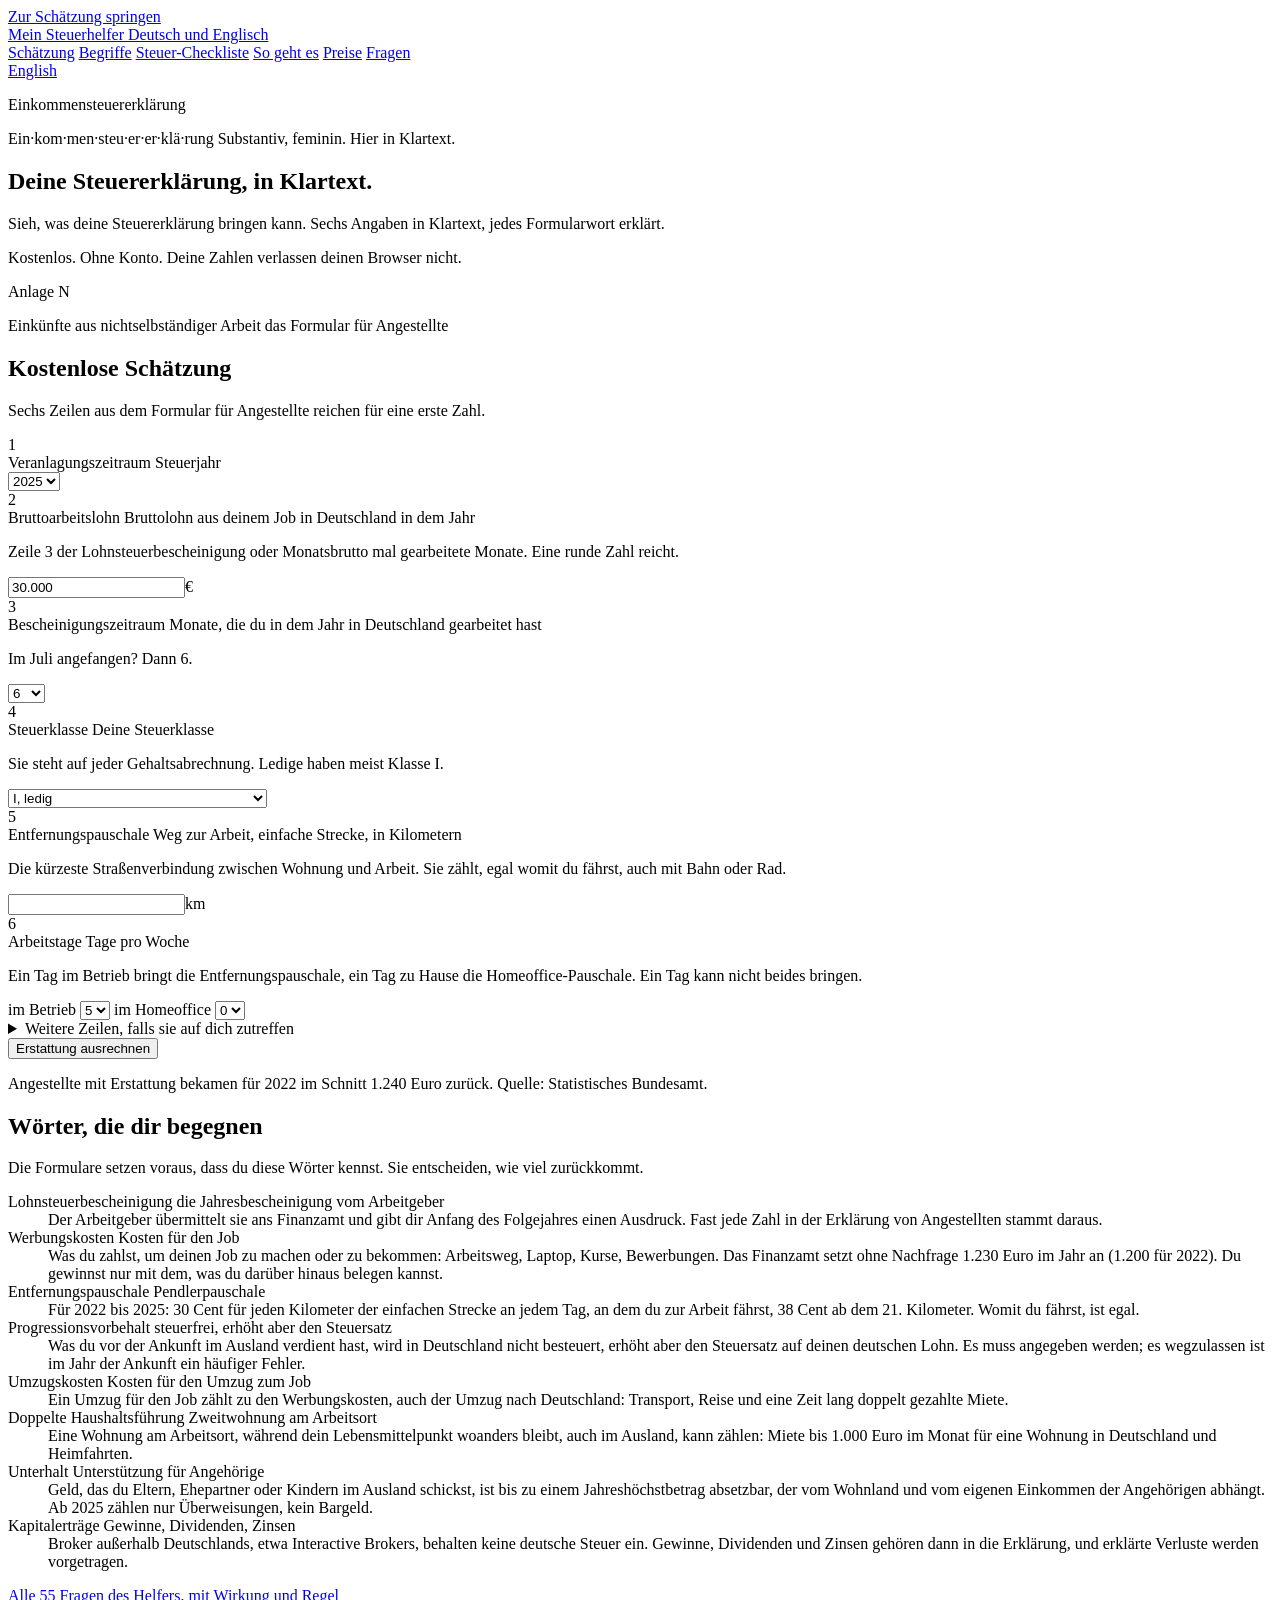
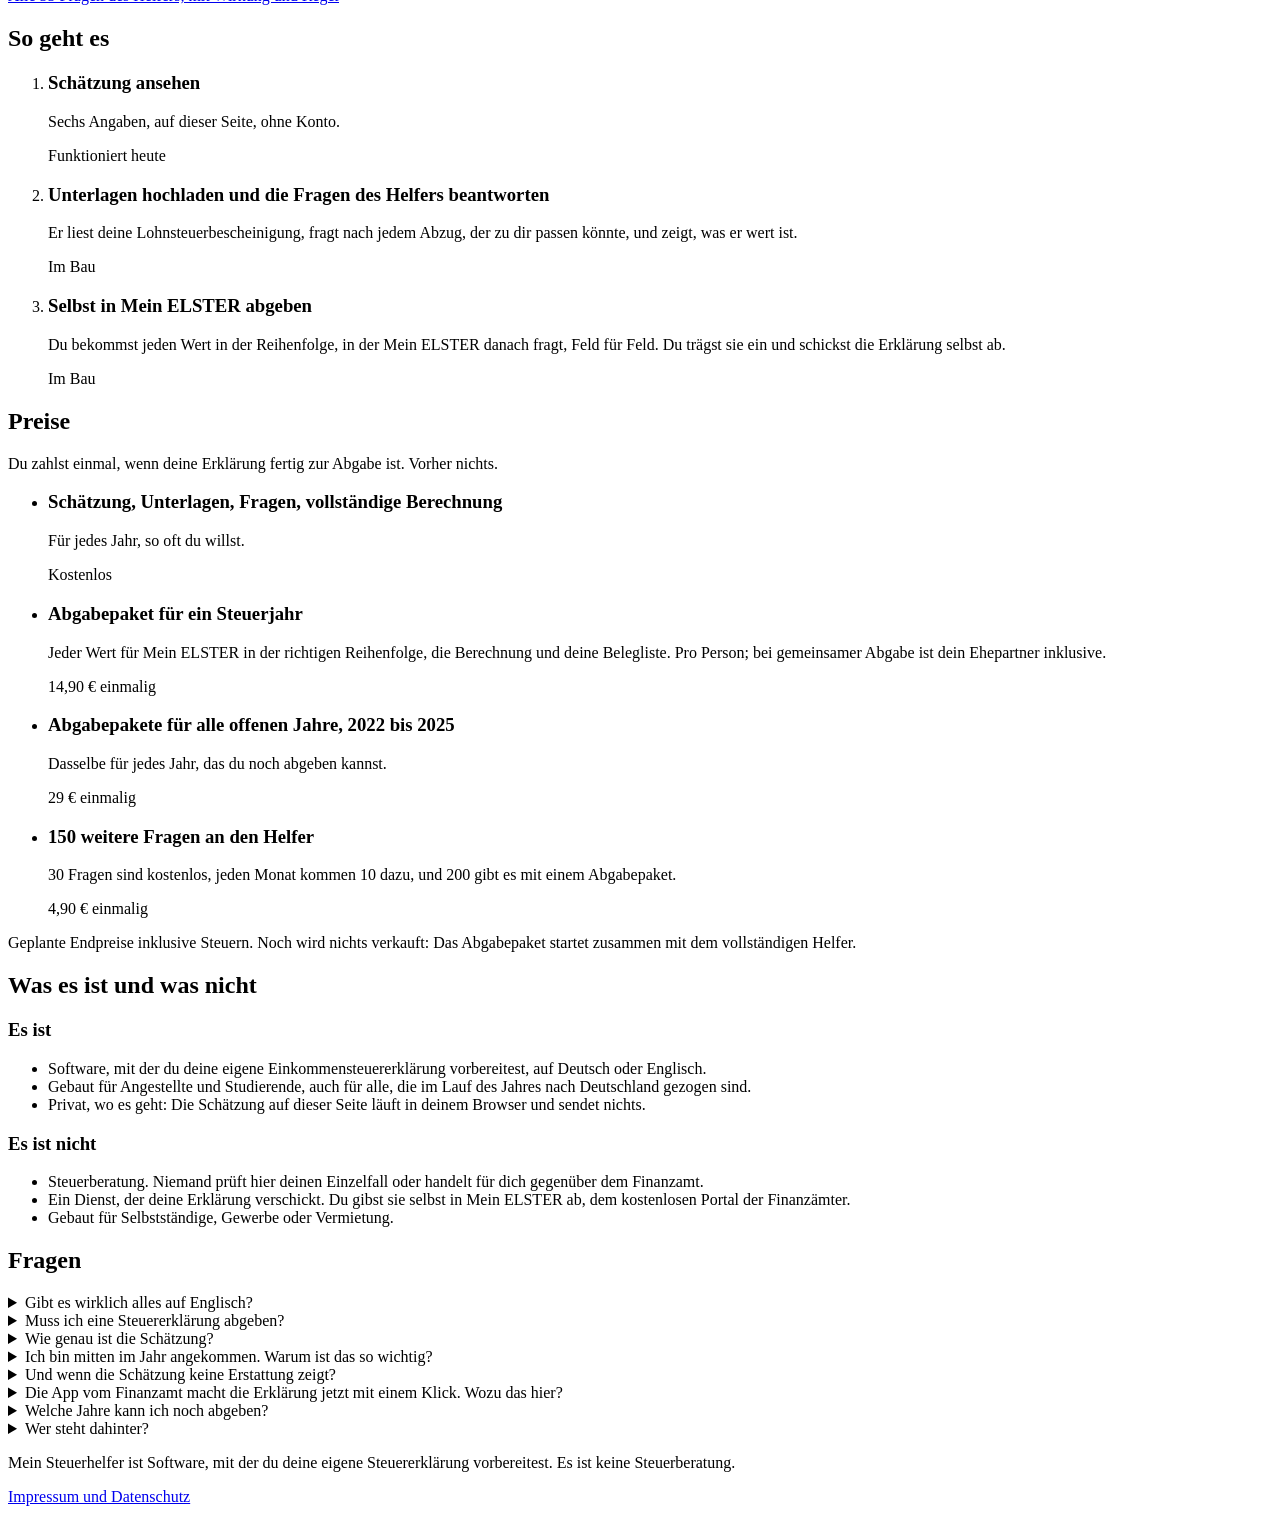
==== de/index.html @ e4b7fe43 "Add the website: German pages" ====
<!DOCTYPE html>
<html lang="de">
<head>
<meta charset="utf-8">
<meta name="viewport" content="width=device-width, initial-scale=1">
<title>Steuererstattung schätzen, in Klartext | Mein Steuerhelfer</title>
<meta name="description" content="Sieh, was deine Steuererklärung bringen kann. Kostenlose Schätzung in Klartext für Angestellte und Studierende, auf Deutsch und Englisch. Software, keine Steuerberatung.">
<meta name="color-scheme" content="light">
<link rel="icon" type="image/svg+xml" href="../static/favicon.svg">
<link rel="stylesheet" href="../static/css/site.css">
</head>
<body id="top">
<a class="skip" href="#estimate">Zur Schätzung springen</a>
<header class="top">
  <div class="wrap top__in">
    <a class="brand" href="./" translate="no">
      <span class="brand__name" lang="de">Mein Steuerhelfer</span>
      <span class="brand__gloss" translate="yes">Deutsch und Englisch</span>
    </a>
    <nav class="nav" aria-label="Abschnitte">
      <a href="#estimate">Schätzung</a>
      <a href="#words">Begriffe</a>
      <a href="checklist.html">Steuer-Checkliste</a>
      <a href="#how">So geht es</a>
      <a href="#pricing">Preise</a>
      <a href="#questions">Fragen</a>
    </nav>
    <a class="lang" href="../" hreflang="en" lang="en" data-lang-switch="en" aria-label="This page in English">English</a>
  </div>
</header>

<main>
  <section class="hero">
    <div class="wrap">
      <p class="headword" lang="de">Einkommen&shy;steuer&shy;erklärung</p>
      <p class="entry"><span class="entry__syllables" lang="de">Ein·kom·men·steu·er·er·klä·rung</span> Substantiv, feminin. Hier in Klartext.</p>
      <div class="estimator" data-estimator>
      <script type="application/json" data-config>{"locale": "de-DE", "t": {"driver.children": "Kinder", "driver.children.why": "Das Finanzamt vergleicht, was dir der Kinderfreibetrag bringen w\u00fcrde, mit dem erhaltenen Kindergeld und nimmt das G\u00fcnstigere. Der Freibetrag senkt au\u00dferdem Kirchensteuer und Solidarit\u00e4tszuschlag.", "driver.church_tax": "Kirchensteuer z\u00e4hlt als Abzug", "driver.church_tax.why": "Die gezahlte Kirchensteuer ist selbst als Sonderausgabe absetzbar, ein Teil davon kommt also zur\u00fcck.", "driver.commute": "Dein Weg zur Arbeit", "driver.commute.why": "{near} Cent f\u00fcr jeden Kilometer der einfachen Strecke an jedem Tag im Betrieb, {far} Cent ab Kilometer {far_from}, egal womit du f\u00e4hrst. Kosten f\u00fcr den Job z\u00e4hlen erst, wenn sie \u00fcber den {allowance} liegen, die das Finanzamt bei allen Angestellten ansetzt.", "driver.foreign_income": "Eink\u00fcnfte im Ausland erh\u00f6hen deinen deutschen Steuersatz", "driver.foreign_income.why": "Eink\u00fcnfte im Ausland werden in Deutschland nicht besteuert. Dein deutsches Einkommen wird aber mit dem Steuersatz belegt, der f\u00fcr beides zusammen g\u00e4lte, und der ist h\u00f6her.", "driver.home_office": "Arbeit im Homeoffice", "driver.home_office.why": "{per_day} f\u00fcr jeden Tag im Homeoffice, h\u00f6chstens {max} im Jahr. Der Betrag kommt zu deinen \u00fcbrigen Kosten f\u00fcr den Job, die z\u00e4hlen, sobald sie \u00fcber der Pauschale von {allowance} liegen.", "driver.other_costs": "Weitere Kosten f\u00fcr den Job", "driver.other_costs.why": "Was du selbst zahlst, um deinen Job zu machen oder zu bekommen: Arbeitsmittel, Kurse, Bewerbungen, Umzug f\u00fcr den Job. Zusammen mit Arbeitsweg und Homeoffice-Tagen z\u00e4hlt es, sobald es \u00fcber der Pauschale von {allowance} liegt.", "driver.part_year": "Jeder Monat wurde besteuert, als h\u00e4ttest du das ganze Jahr so verdient", "driver.part_year.why": "Dein Arbeitgeber hat jeden Monat so besteuert, als w\u00fcrdest du zw\u00f6lf Monate so verdienen. Aufs ganze Jahr gesehen hast du weniger verdient, also ist weniger Steuer f\u00e4llig, und die Erkl\u00e4rung bringt die Differenz zur\u00fcck.", "err.amount": "Das k\u00f6nnen wir nicht als Zahl lesen. Nutze Ziffern, zum Beispiel 1.200.", "err.days_range": "Tage im Betrieb und im Homeoffice k\u00f6nnen zusammen nicht mehr als 7 pro Woche sein.", "err.invalid_value": "Eine der Zahlen ist ung\u00fcltig. Pr\u00fcfe die Zeilen oben.", "err.km_range": "Gib eine einfache Strecke von h\u00f6chstens 500 Kilometern ein.", "err.months_range": "W\u00e4hle 1 bis 12 Monate.", "err.negative": "Gib einen Betrag von null oder mehr ein.", "err.salary_range": "Gib deinen Bruttolohn in Euro ein, zwischen 1 und 1.000.000. Zum Beispiel 42.000.", "err.tax_class": "W\u00e4hle eine Steuerklasse.", "err.unsupported_year": "Sch\u00e4tzen geht nur f\u00fcr 2022 bis 2025.", "msg.even.body": "Die einbehaltene Steuer passt ungef\u00e4hr. Kosten, nach denen wir hier nicht fragen, k\u00f6nnen das \u00e4ndern: Umzug f\u00fcr den Job, Zweitwohnung, Fortbildung, Unterst\u00fctzung der Familie im Ausland, Handwerker zu Hause.", "msg.even.title": "Mit diesen Zahlen keine klare Erstattung", "msg.needs_documents.body": "In diesen Klassen h\u00e4ngt die einbehaltene Steuer vom Einkommen deiner Partnerin oder deines Partners oder vom Hauptjob ab; eine Schnellsch\u00e4tzung w\u00e4re geraten. Der vollst\u00e4ndige Helfer rechnet es aus den Lohnsteuerbescheinigungen.", "msg.needs_documents.title": "F\u00fcr Klasse V und VI braucht es deine Lohnsteuerbescheinigung", "msg.payment.amount": "Etwa {amount} mehr Steuer f\u00fcr das Jahr, wahrscheinlich zwischen {low} und {high}.", "msg.payment.body": "F\u00fcr das Jahr ist mehr Steuer f\u00e4llig, als dein Arbeitgeber einbehalten hat. Kosten, nach denen wir hier nicht fragen, k\u00f6nnen das noch senken.", "msg.payment.title": "Diese Zahlen deuten auf eine Nachzahlung hin, nicht auf eine Erstattung", "r.abroad_hint": "Hattest du in dem Jahr vorher Eink\u00fcnfte im Ausland? Trag sie unter \u201eWeitere Zeilen\u201c ein. Sie senken diese Zahl und machen die Erkl\u00e4rung zur Pflicht.", "r.class3_note": "Gesch\u00e4tzt als Ehepaar mit gemeinsamer Erkl\u00e4rung, bei dem die Partnerin oder der Partner kein Einkommen hat.", "r.class4_note": "Gesch\u00e4tzt nur f\u00fcr dich. Gebt ihr die Erkl\u00e4rung gemeinsam ab und verdient unterschiedlich viel, f\u00e4llt das Ergebnis meist besser aus.", "r.costs.above": "Deine Kosten f\u00fcr den Job liegen bei {total}. Das sind {extra} mehr als die {allowance}, die das Finanzamt bei allen Angestellten ansetzt, und dieser Mehrbetrag senkt dein zu versteuerndes Einkommen.", "r.costs.below": "Deine Kosten f\u00fcr den Job liegen bei {total}. Das Finanzamt setzt bei allen Angestellten ohnehin {allowance} an, deshalb \u00e4ndern Kosten deine Steuer erst oberhalb dieser Grenze. Dir fehlen {missing} bis dahin.", "r.costs.title": "Deine Kosten f\u00fcr den Job", "r.estimate_note": "Eine Sch\u00e4tzung aus wenigen Angaben. Sie rechnet mit gesetzlicher Krankenversicherung zum Durchschnittssatz und ohne weitere Eink\u00fcnfte. Mit deiner Lohnsteuerbescheinigung wird es genau.", "r.example": "Beispiel: erster Job in Deutschland ab Juli, bis Dezember 30.000 Euro brutto, vorher im Jahr kein Einkommen. \u00c4ndere die Zeilen f\u00fcr deine eigene Zahl.", "r.heading": "Voraussichtliche Erstattung", "r.must_file": "Mit Eink\u00fcnften im Ausland im selben Jahr ist die Steuererkl\u00e4rung f\u00fcr dieses Jahr Pflicht, nicht freiwillig.", "r.next": "Der vollst\u00e4ndige Helfer ist im Bau. Er liest deine Unterlagen, fragt nach allem, was du noch ansetzen kannst, und gibt dir jeden Wert f\u00fcr Mein ELSTER, Feld f\u00fcr Feld.", "r.range": "Wahrscheinlich zwischen {low} und {high}.", "r.slip.diff": "Differenz", "r.slip.due": "Steuer f\u00fcr das Jahr", "r.slip.withheld": "Von deinem Lohn einbehalten, gesch\u00e4tzt", "r.why": "Woher das kommt", "r.why.note": "Betr\u00e4ge mit Plus oder Minus zeigen, was eine Zeile zu deinem Ergebnis beitr\u00e4gt oder davon abzieht. Sie \u00fcberschneiden sich und ergeben zusammen nicht genau die Summe."}}</script>
      <div class="hero__grid">
        <div class="hero__text">
          <h1>Deine Steuererklärung, in Klartext.</h1>
          <p class="lead">Sieh, was deine Steuererklärung bringen kann. Sechs Angaben in Klartext, jedes Formularwort erklärt.</p>
          <p class="hero__note">Kostenlos. Ohne Konto. Deine Zahlen verlassen deinen Browser nicht.</p>
        </div>

        <div class="sheet" id="estimate">
          <div class="sheet__band">
            <p class="sheet__form" lang="de">Anlage N</p>
            <p class="sheet__formtitle"><span lang="de">Einkünfte aus nichtselbständiger Arbeit</span> <span class="sheet__gloss">das Formular für Angestellte</span></p>
          </div>
          <form class="sheet__body" method="dialog" novalidate>
            <h2>Kostenlose Schätzung</h2>
            <p class="sheet__sub">Sechs Zeilen aus dem Formular für Angestellte reichen für eine erste Zahl.</p>

            <div class="line">
              <span class="line__no" aria-hidden="true">1</span>
              <div class="line__text">
                <span class="term" lang="de">Veranlagungszeitraum</span>
                <label for="est-year">Steuerjahr</label>
              </div>
              <div class="line__field">
                <select id="est-year" name="year" aria-describedby="est-year-error">
                  <option value="2025" selected>2025</option>
                  <option value="2024">2024</option>
                  <option value="2023">2023</option>
                  <option value="2022">2022</option>
                </select>
              </div>
              <p class="error" id="est-year-error" data-error-for="year" hidden></p>
            </div>

            <div class="line">
  <span class="line__no" aria-hidden="true">2</span>
  <div class="line__text">
    <span class="term" lang="de">Bruttoarbeitslohn</span>
    <label for="est-gross">Bruttolohn aus deinem Job in Deutschland in dem Jahr</label>
<p class="hint" id="est-gross-hint">Zeile 3 der Lohnsteuerbescheinigung oder Monatsbrutto mal gearbeitete Monate. Eine runde Zahl reicht.</p>  </div>
  <div class="line__field">
    <span class="money money--eur"><input id="est-gross" name="gross" type="text" inputmode="decimal" autocomplete="off" enterkeyhint="done" value="30.000" aria-describedby="est-gross-hint est-gross-error"><span class="unit" aria-hidden="true">€</span></span>
  </div>
  <p class="error" id="est-gross-error" data-error-for="gross" hidden></p>
</div>


            <div class="line">
              <span class="line__no" aria-hidden="true">3</span>
              <div class="line__text">
                <span class="term" lang="de">Bescheinigungszeitraum</span>
                <label for="est-months">Monate, die du in dem Jahr in Deutschland gearbeitet hast</label>
                <p class="hint" id="est-months-hint">Im Juli angefangen? Dann 6.</p>
              </div>
              <div class="line__field">
                <select id="est-months" name="months" aria-describedby="est-months-hint est-months-error">
                  <option value="1">1</option>
                  <option value="2">2</option>
                  <option value="3">3</option>
                  <option value="4">4</option>
                  <option value="5">5</option>
                  <option value="6" selected>6</option>
                  <option value="7">7</option>
                  <option value="8">8</option>
                  <option value="9">9</option>
                  <option value="10">10</option>
                  <option value="11">11</option>
                  <option value="12">12</option>
                </select>
              </div>
              <p class="error" id="est-months-error" data-error-for="months" hidden></p>
            </div>

            <div class="line">
              <span class="line__no" aria-hidden="true">4</span>
              <div class="line__text">
                <span class="term" lang="de">Steuerklasse</span>
                <label for="est-class">Deine Steuerklasse</label>
                <p class="hint" id="est-class-hint">Sie steht auf jeder Gehaltsabrechnung. Ledige haben meist Klasse I.</p>
              </div>
              <div class="line__field">
                <select id="est-class" name="tax_class" aria-describedby="est-class-hint est-class-error">
                  <option value="1" selected>I, ledig</option>
                  <option value="2">II, alleinerziehend</option>
                  <option value="3">III, verheiratet, Partner:in verdient nichts</option>
                  <option value="4">IV, verheiratet, beide arbeiten</option>
                  <option value="5">V, verheiratet, Partner:in hat Klasse III</option>
                  <option value="6">VI, Zweitjob</option>
                </select>
              </div>
              <p class="error" id="est-class-error" data-error-for="tax_class" hidden></p>
            </div>

            <div class="line">
  <span class="line__no" aria-hidden="true">5</span>
  <div class="line__text">
    <span class="term" lang="de">Entfernungspauschale</span>
    <label for="est-commute">Weg zur Arbeit, einfache Strecke, in Kilometern</label>
<p class="hint" id="est-commute-hint">Die kürzeste Straßenverbindung zwischen Wohnung und Arbeit. Sie zählt, egal womit du fährst, auch mit Bahn oder Rad.</p>  </div>
  <div class="line__field">
    <span class="money money--km"><input id="est-commute" name="commute_km" type="text" inputmode="decimal" autocomplete="off" enterkeyhint="done" value="" aria-describedby="est-commute-hint est-commute-error"><span class="unit" aria-hidden="true">km</span></span>
  </div>
  <p class="error" id="est-commute-error" data-error-for="commute_km" hidden></p>
</div>


            <div class="line line--days" role="group" aria-labelledby="est-days-label">
              <span class="line__no" aria-hidden="true">6</span>
              <div class="line__text">
                <span class="term" lang="de">Arbeitstage</span>
                <span class="line__label" id="est-days-label">Tage pro Woche</span>
                <p class="hint" id="est-days-hint">Ein Tag im Betrieb bringt die Entfernungspauschale, ein Tag zu Hause die Homeoffice-Pauschale. Ein Tag kann nicht beides bringen.</p>
              </div>
              <div class="line__field pair">
                <label class="pair__item" for="est-office"><span>im Betrieb</span>
                  <select id="est-office" name="office_days_week" aria-describedby="est-days-error">
                    <option value="0">0</option>
                    <option value="1">1</option>
                    <option value="2">2</option>
                    <option value="3">3</option>
                    <option value="4">4</option>
                    <option value="5" selected>5</option>
                    <option value="6">6</option>
                    <option value="7">7</option>
                  </select>
                </label>
                <label class="pair__item" for="est-home"><span>im Homeoffice</span>
                  <select id="est-home" name="home_days_week" aria-describedby="est-days-error">
                    <option value="0" selected>0</option>
                    <option value="1">1</option>
                    <option value="2">2</option>
                    <option value="3">3</option>
                    <option value="4">4</option>
                    <option value="5">5</option>
                    <option value="6">6</option>
                    <option value="7">7</option>
                  </select>
                </label>
              </div>
              <p class="error" id="est-days-error" data-error-for="days" hidden></p>
            </div>

            <details class="more">
              <summary>Weitere Zeilen, falls sie auf dich zutreffen</summary>

              <div class="line">
  <span class="line__no" aria-hidden="true">7</span>
  <div class="line__text">
    <span class="term" lang="de">Progressionsvorbehalt</span>
    <label for="est-foreign">Einkünfte außerhalb Deutschlands im selben Jahr, in Euro</label>
<p class="hint" id="est-foreign-hint">Zum Beispiel dein Gehalt vor dem Umzug. Es wird hier nicht besteuert, erhöht aber den Steuersatz auf dein deutsches Einkommen.</p>  </div>
  <div class="line__field">
    <span class="money money--eur"><input id="est-foreign" name="foreign_income" type="text" inputmode="decimal" autocomplete="off" enterkeyhint="done" value="" aria-describedby="est-foreign-hint est-foreign-error"><span class="unit" aria-hidden="true">€</span></span>
  </div>
  <p class="error" id="est-foreign-error" data-error-for="foreign_income" hidden></p>
</div>


              <div class="line">
                <span class="line__no" aria-hidden="true">8</span>
                <div class="line__text">
                  <span class="term" lang="de">Bundesland</span>
                  <label for="est-state">Bundesland, in dem du arbeitest</label>
                </div>
                <div class="line__field">
                  <select id="est-state" name="state">
                    <option value="" selected>Weiß ich nicht</option>
                    <option value="BW">Baden-Württemberg</option>
                    <option value="BY">Bayern</option>
                    <option value="BE">Berlin</option>
                    <option value="BB">Brandenburg</option>
                    <option value="HB">Bremen</option>
                    <option value="HH">Hamburg</option>
                    <option value="HE">Hessen</option>
                    <option value="MV">Mecklenburg-Vorpommern</option>
                    <option value="NI">Niedersachsen</option>
                    <option value="NW">Nordrhein-Westfalen</option>
                    <option value="RP">Rheinland-Pfalz</option>
                    <option value="SL">Saarland</option>
                    <option value="SN">Sachsen</option>
                    <option value="ST">Sachsen-Anhalt</option>
                    <option value="SH">Schleswig-Holstein</option>
                    <option value="TH">Thüringen</option>
                  </select>
                </div>
              </div>

              <div class="line">
                <span class="line__no" aria-hidden="true">9</span>
                <div class="line__text">
                  <span class="term" lang="de">Kirchensteuer</span>
                  <label class="check" for="est-church"><input id="est-church" name="church" type="checkbox" aria-describedby="est-church-hint"> <span>Ich zahle Kirchensteuer</span></label>
                  <p class="hint" id="est-church-hint">Sie steht auf der Gehaltsabrechnung, wenn du Mitglied einer Kirche bist: 8 oder 9 Prozent der Lohnsteuer, je nach Bundesland.</p>
                </div>
              </div>

              <div class="line">
                <span class="line__no" aria-hidden="true">10</span>
                <div class="line__text">
                  <span class="term" lang="de">Kindergeld</span>
                  <label for="est-children">Kinder, für die du Kindergeld bekommst</label>
                </div>
                <div class="line__field">
                  <select id="est-children" name="children">
                    <option value="0" selected>0</option>
                    <option value="1">1</option>
                    <option value="2">2</option>
                    <option value="3">3</option>
                    <option value="4">4</option>
                    <option value="5">5</option>
                    <option value="6">6</option>
                  </select>
                </div>
              </div>

              <div class="line">
  <span class="line__no" aria-hidden="true">11</span>
  <div class="line__text">
    <span class="term" lang="de">Werbungskosten</span>
    <label for="est-other">Weitere Kosten für den Job, selbst bezahlt, in Euro</label>
<p class="hint" id="est-other-hint">Laptop, Kurse, Bewerbungen, Umzug für den Job. Eine grobe Summe.</p>  </div>
  <div class="line__field">
    <span class="money money--eur"><input id="est-other" name="other_costs" type="text" inputmode="decimal" autocomplete="off" enterkeyhint="done" value="" aria-describedby="est-other-hint est-other-error"><span class="unit" aria-hidden="true">€</span></span>
  </div>
  <p class="error" id="est-other-error" data-error-for="other_costs" hidden></p>
</div>

            </details>

            <p class="error error--form" data-error-for="form" role="alert" hidden></p>
            <button class="btn" type="submit">Erstattung ausrechnen</button>
          </form>
        </div>

        <div class="outcome">
          <div class="result" data-result aria-live="polite"></div>
          <noscript><p class="outcome__noscript">Die Schätzung braucht JavaScript. Sie läuft nur in deinem Browser und sendet nichts.</p></noscript>
          <p class="hero__stat">Angestellte mit Erstattung bekamen für 2022 im Schnitt 1.240 Euro zurück. Quelle: Statistisches Bundesamt.</p>
        </div>
      </div>
      <div class="why" data-why></div>
      </div>
    </div>
  </section>

  <section class="section" id="words" aria-labelledby="words-title">
    <div class="wrap">
      <h2 id="words-title">Wörter, die dir begegnen</h2>
      <p class="section__lead">Die Formulare setzen voraus, dass du diese Wörter kennst. Sie entscheiden, wie viel zurückkommt.</p>
      <dl class="words">
        <div class="word">
          <dt><span class="word__term" lang="de">Lohnsteuerbescheinigung</span> <span class="word__gloss">die Jahresbescheinigung vom Arbeitgeber</span></dt>
          <dd>Der Arbeitgeber übermittelt sie ans Finanzamt und gibt dir Anfang des Folgejahres einen Ausdruck. Fast jede Zahl in der Erklärung von Angestellten stammt daraus.</dd>
        </div>
        <div class="word">
          <dt><span class="word__term" lang="de">Werbungskosten</span> <span class="word__gloss">Kosten für den Job</span></dt>
          <dd>Was du zahlst, um deinen Job zu machen oder zu bekommen: Arbeitsweg, Laptop, Kurse, Bewerbungen. Das Finanzamt setzt ohne Nachfrage 1.230 Euro im Jahr an (1.200 für 2022). Du gewinnst nur mit dem, was du darüber hinaus belegen kannst.</dd>
        </div>
        <div class="word">
          <dt><span class="word__term" lang="de">Entfernungspauschale</span> <span class="word__gloss">Pendlerpauschale</span></dt>
          <dd>Für 2022 bis 2025: 30 Cent für jeden Kilometer der einfachen Strecke an jedem Tag, an dem du zur Arbeit fährst, 38 Cent ab dem 21. Kilometer. Womit du fährst, ist egal.</dd>
        </div>
        <div class="word">
          <dt><span class="word__term" lang="de">Progressionsvorbehalt</span> <span class="word__gloss">steuerfrei, erhöht aber den Steuersatz</span></dt>
          <dd>Was du vor der Ankunft im Ausland verdient hast, wird in Deutschland nicht besteuert, erhöht aber den Steuersatz auf deinen deutschen Lohn. Es muss angegeben werden; es wegzulassen ist im Jahr der Ankunft ein häufiger Fehler.</dd>
        </div>
        <div class="word">
          <dt><span class="word__term" lang="de">Umzugskosten</span> <span class="word__gloss">Kosten für den Umzug zum Job</span></dt>
          <dd>Ein Umzug für den Job zählt zu den Werbungskosten, auch der Umzug nach Deutschland: Transport, Reise und eine Zeit lang doppelt gezahlte Miete.</dd>
        </div>
        <div class="word">
          <dt><span class="word__term" lang="de">Doppelte Haushaltsführung</span> <span class="word__gloss">Zweitwohnung am Arbeitsort</span></dt>
          <dd>Eine Wohnung am Arbeitsort, während dein Lebensmittelpunkt woanders bleibt, auch im Ausland, kann zählen: Miete bis 1.000 Euro im Monat für eine Wohnung in Deutschland und Heimfahrten.</dd>
        </div>
        <div class="word">
          <dt><span class="word__term" lang="de">Unterhalt</span> <span class="word__gloss">Unterstützung für Angehörige</span></dt>
          <dd>Geld, das du Eltern, Ehepartner oder Kindern im Ausland schickst, ist bis zu einem Jahreshöchstbetrag absetzbar, der vom Wohnland und vom eigenen Einkommen der Angehörigen abhängt. Ab 2025 zählen nur Überweisungen, kein Bargeld.</dd>
        </div>
        <div class="word">
          <dt><span class="word__term" lang="de">Kapitalerträge</span> <span class="word__gloss">Gewinne, Dividenden, Zinsen</span></dt>
          <dd>Broker außerhalb Deutschlands, etwa Interactive Brokers, behalten keine deutsche Steuer ein. Gewinne, Dividenden und Zinsen gehören dann in die Erklärung, und erklärte Verluste werden vorgetragen.</dd>
        </div>
      </dl>
      <p class="section__more"><a href="checklist.html">Alle 55 Fragen des Helfers, mit Wirkung und Regel</a></p>
    </div>
  </section>

  <section class="section" id="how" aria-labelledby="how-title">
    <div class="wrap">
      <h2 id="how-title">So geht es</h2>
      <ol class="steps">
        <li class="step">
          <h3>Schätzung ansehen</h3>
          <p>Sechs Angaben, auf dieser Seite, ohne Konto.</p>
          <p class="chip chip--live">Funktioniert heute</p>
        </li>
        <li class="step">
          <h3>Unterlagen hochladen und die Fragen des Helfers beantworten</h3>
          <p>Er liest deine Lohnsteuerbescheinigung, fragt nach jedem Abzug, der zu dir passen könnte, und zeigt, was er wert ist.</p>
          <p class="chip chip--building">Im Bau</p>
        </li>
        <li class="step">
          <h3>Selbst in Mein ELSTER abgeben</h3>
          <p>Du bekommst jeden Wert in der Reihenfolge, in der Mein ELSTER danach fragt, Feld für Feld. Du trägst sie ein und schickst die Erklärung selbst ab.</p>
          <p class="chip chip--building">Im Bau</p>
        </li>
      </ol>
    </div>
  </section>

  <section class="section" id="pricing" aria-labelledby="pricing-title">
    <div class="wrap">
      <h2 id="pricing-title">Preise</h2>
      <p class="section__lead">Du zahlst einmal, wenn deine Erklärung fertig zur Abgabe ist. Vorher nichts.</p>
      <ul class="fees">
        <li class="fee">
          <div class="fee__what"><h3>Schätzung, Unterlagen, Fragen, vollständige Berechnung</h3><p>Für jedes Jahr, so oft du willst.</p></div>
          <p class="fee__price"><span class="fee__amount">Kostenlos</span></p>
        </li>
        <li class="fee">
          <div class="fee__what"><h3>Abgabepaket für ein Steuerjahr</h3><p>Jeder Wert für Mein ELSTER in der richtigen Reihenfolge, die Berechnung und deine Belegliste. Pro Person; bei gemeinsamer Abgabe ist dein Ehepartner inklusive.</p></div>
          <p class="fee__price"><span class="fee__amount">14,90 €</span> <span class="fee__once">einmalig</span></p>
        </li>
        <li class="fee">
          <div class="fee__what"><h3>Abgabepakete für alle offenen Jahre, 2022 bis 2025</h3><p>Dasselbe für jedes Jahr, das du noch abgeben kannst.</p></div>
          <p class="fee__price"><span class="fee__amount">29 €</span> <span class="fee__once">einmalig</span></p>
        </li>
        <li class="fee">
          <div class="fee__what"><h3>150 weitere Fragen an den Helfer</h3><p>30 Fragen sind kostenlos, jeden Monat kommen 10 dazu, und 200 gibt es mit einem Abgabepaket.</p></div>
          <p class="fee__price"><span class="fee__amount">4,90 €</span> <span class="fee__once">einmalig</span></p>
        </li>
      </ul>
      <p class="note">Geplante Endpreise inklusive Steuern. Noch wird nichts verkauft: Das Abgabepaket startet zusammen mit dem vollständigen Helfer.</p>
    </div>
  </section>

  <section class="section" id="honest" aria-labelledby="honest-title">
    <div class="wrap">
      <h2 id="honest-title">Was es ist und was nicht</h2>
      <div class="twolists">
        <div>
          <h3>Es ist</h3>
          <ul class="marks marks--yes">
<li>Software, mit der du deine eigene Einkommensteuererklärung vorbereitest, auf Deutsch oder Englisch.</li><li>Gebaut für Angestellte und Studierende, auch für alle, die im Lauf des Jahres nach Deutschland gezogen sind.</li><li>Privat, wo es geht: Die Schätzung auf dieser Seite läuft in deinem Browser und sendet nichts.</li>          </ul>
        </div>
        <div>
          <h3>Es ist nicht</h3>
          <ul class="marks marks--no">
<li>Steuerberatung. Niemand prüft hier deinen Einzelfall oder handelt für dich gegenüber dem Finanzamt.</li><li>Ein Dienst, der deine Erklärung verschickt. Du gibst sie selbst in Mein ELSTER ab, dem kostenlosen Portal der Finanzämter.</li><li>Gebaut für Selbstständige, Gewerbe oder Vermietung.</li>          </ul>
        </div>
      </div>
    </div>
  </section>

  <section class="section" id="questions" aria-labelledby="questions-title">
    <div class="wrap">
      <h2 id="questions-title">Fragen</h2>
      <div class="faq">
        <details>
          <summary>Gibt es wirklich alles auf Englisch?</summary>
          <p>Ja. Fragen, Erklärungen und Ergebnisse gibt es auf Englisch und auf Deutsch, und du kannst jederzeit wechseln. Die offiziellen Formularwörter bleiben daneben stehen, denn sie begegnen dir in Mein ELSTER und in Briefen vom Finanzamt.</p>
        </details>
        <details>
          <summary>Muss ich eine Steuererklärung abgeben?</summary>
          <p>Viele Angestellte müssen nicht, dürfen aber, und die meisten bekommen dann Geld zurück. Pflicht wird die Abgabe in manchen Fällen, zum Beispiel bei Einkünften im Ausland im selben Jahr, Arbeitslosen- oder Elterngeld über 410 Euro, der Steuerklassenkombination III und V oder zwei Arbeitgebern gleichzeitig.</p>
        </details>
        <details>
          <summary>Wie genau ist die Schätzung?</summary>
          <p>Sie nutzt den Steuertarif des gewählten Jahres und bildet nach, was ein Arbeitgeber einbehält. Deinen genauen Krankenkassenbeitrag und nicht eingegebene Kosten kennt sie nicht, deshalb zeigt sie eine Spanne. Genau wird es mit deiner Lohnsteuerbescheinigung.</p>
        </details>
        <details>
          <summary>Ich bin mitten im Jahr angekommen. Warum ist das so wichtig?</summary>
          <p>Dein Arbeitgeber besteuert jeden Monat so, als würdest du zwölf Monate so verdienen. Hast du nur einen Teil des Jahres gearbeitet, ist dein Jahreseinkommen niedriger und damit auch die Steuer. Die Erklärung bringt die Differenz zurück, außer Einkünfte im Ausland heben deinen Steuersatz wieder an.</p>
        </details>
        <details>
          <summary>Und wenn die Schätzung keine Erstattung zeigt?</summary>
          <p>Dann sagt sie das. Ist die Abgabe für dich freiwillig, kannst du es einfach lassen. Bist du zur Abgabe verpflichtet, zum Beispiel wegen Einkünften im Ausland im selben Jahr, ist die Erklärung so oder so fällig, und es hilft, den Betrag früh zu kennen.</p>
        </details>
        <details>
          <summary>Die App vom Finanzamt macht die Erklärung jetzt mit einem Klick. Wozu das hier?</summary>
          <p>Seit Juli 2026 kann die App MeinELSTER+ eine einfache Erklärung für 2025 aus den Daten erstellen, die dem Finanzamt schon vorliegen. Für ein volles Jahr in einem Job ohne weitere Abzüge reicht das vielleicht. Kosten, die ihm niemand gemeldet hat, kennt das Finanzamt nicht, etwa deinen Umzug, einen langen Arbeitsweg, eine Zweitwohnung oder Angehörige, die du im Ausland unterstützt, solange du sie nicht selbst ergänzt. Auch Einkünfte im Ausland vor deiner Ankunft stehen nicht in diesen Daten, obwohl sie angegeben werden müssen.</p>
        </details>
        <details>
          <summary>Welche Jahre kann ich noch abgeben?</summary>
          <p>Bei freiwilliger Abgabe hast du vier Jahre Zeit: 2022 bis 31. Dezember 2026, 2023 bis Ende 2027 und so weiter.</p>
        </details>
        <details>
          <summary>Wer steht dahinter?</summary>
          <p>Ein kleines unabhängiges Projekt. Das Impressum mit den Angaben zum Betreiber wird veröffentlicht, bevor etwas verkauft wird.</p>
        </details>
      </div>
    </div>
  </section>
</main>

<footer class="foot">
  <div class="wrap foot__in">
    <p class="foot__claim">Mein Steuerhelfer ist Software, mit der du deine eigene Steuererklärung vorbereitest. Es ist keine Steuerberatung.</p>
    <p><a href="legal.html">Impressum und Datenschutz</a></p>
  </div>
</footer>
<script type="module" src="../static/js/landing.js"></script>
</body>
</html>
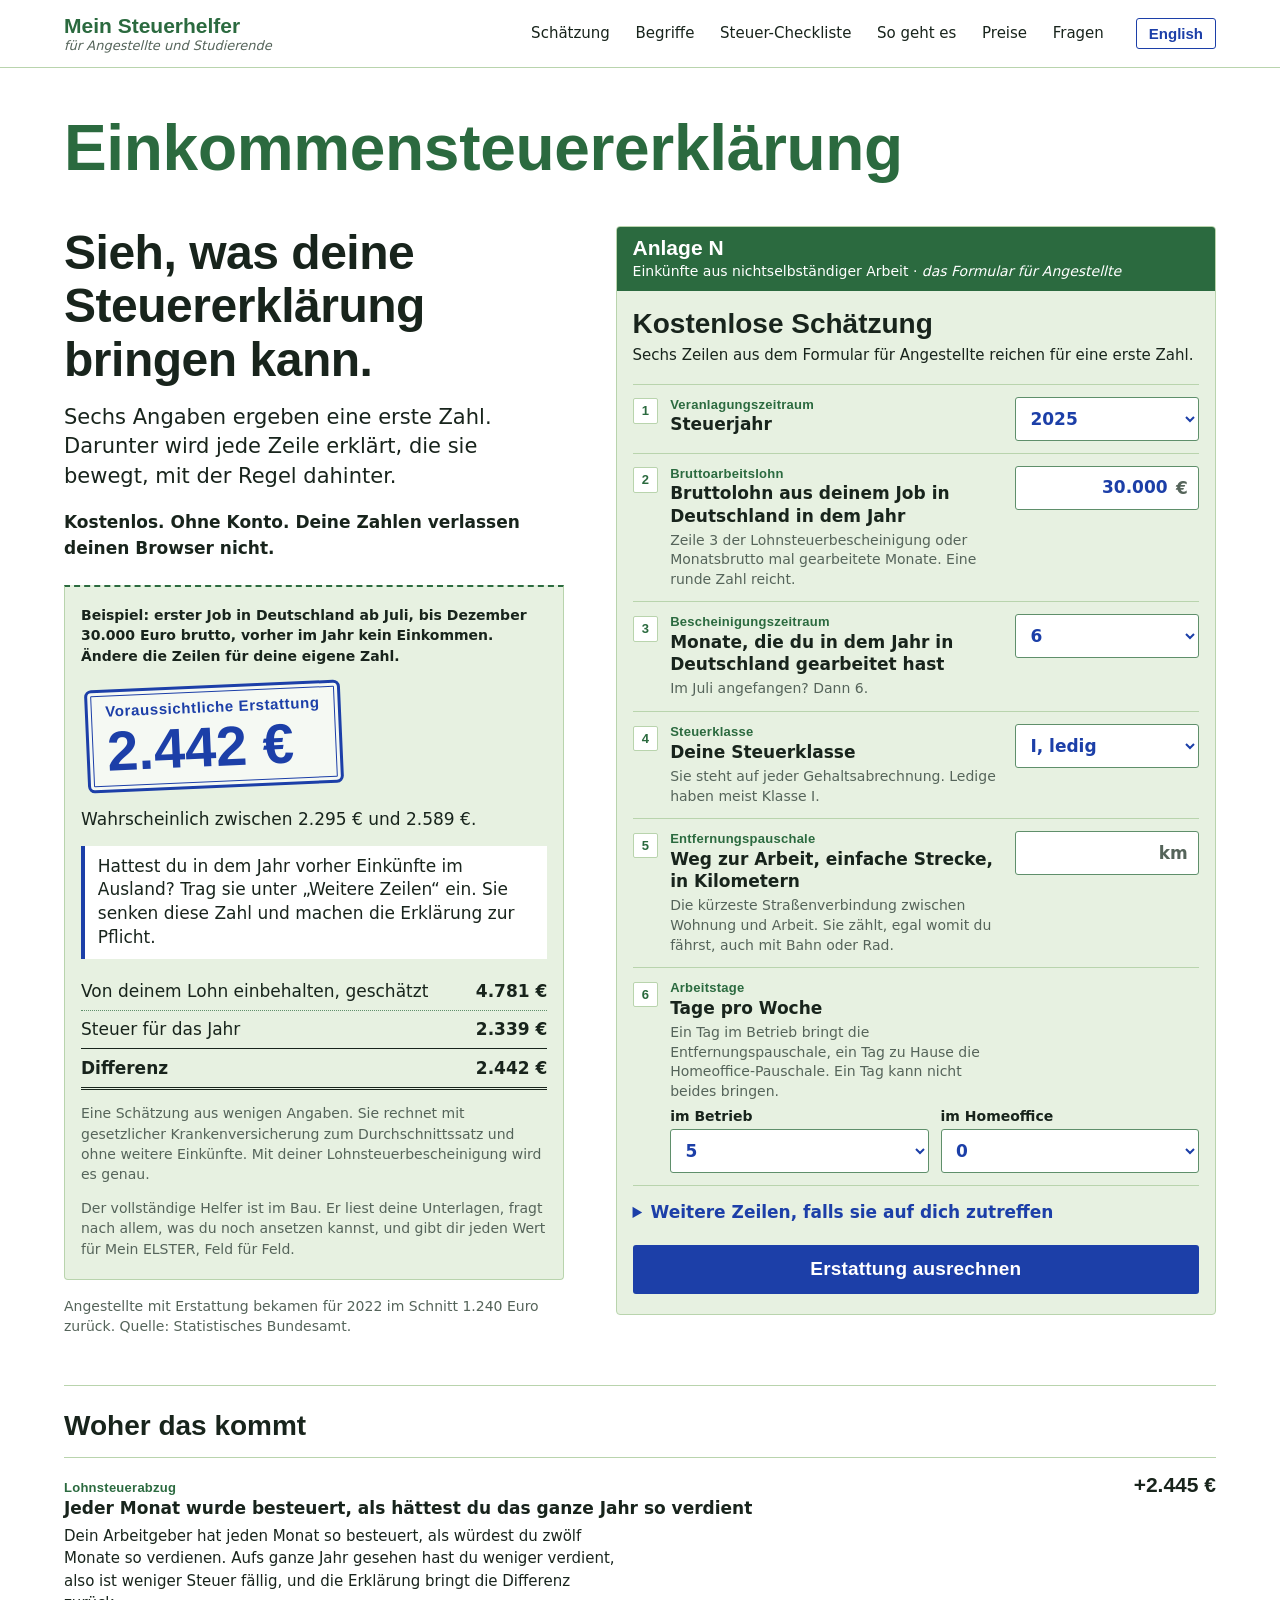
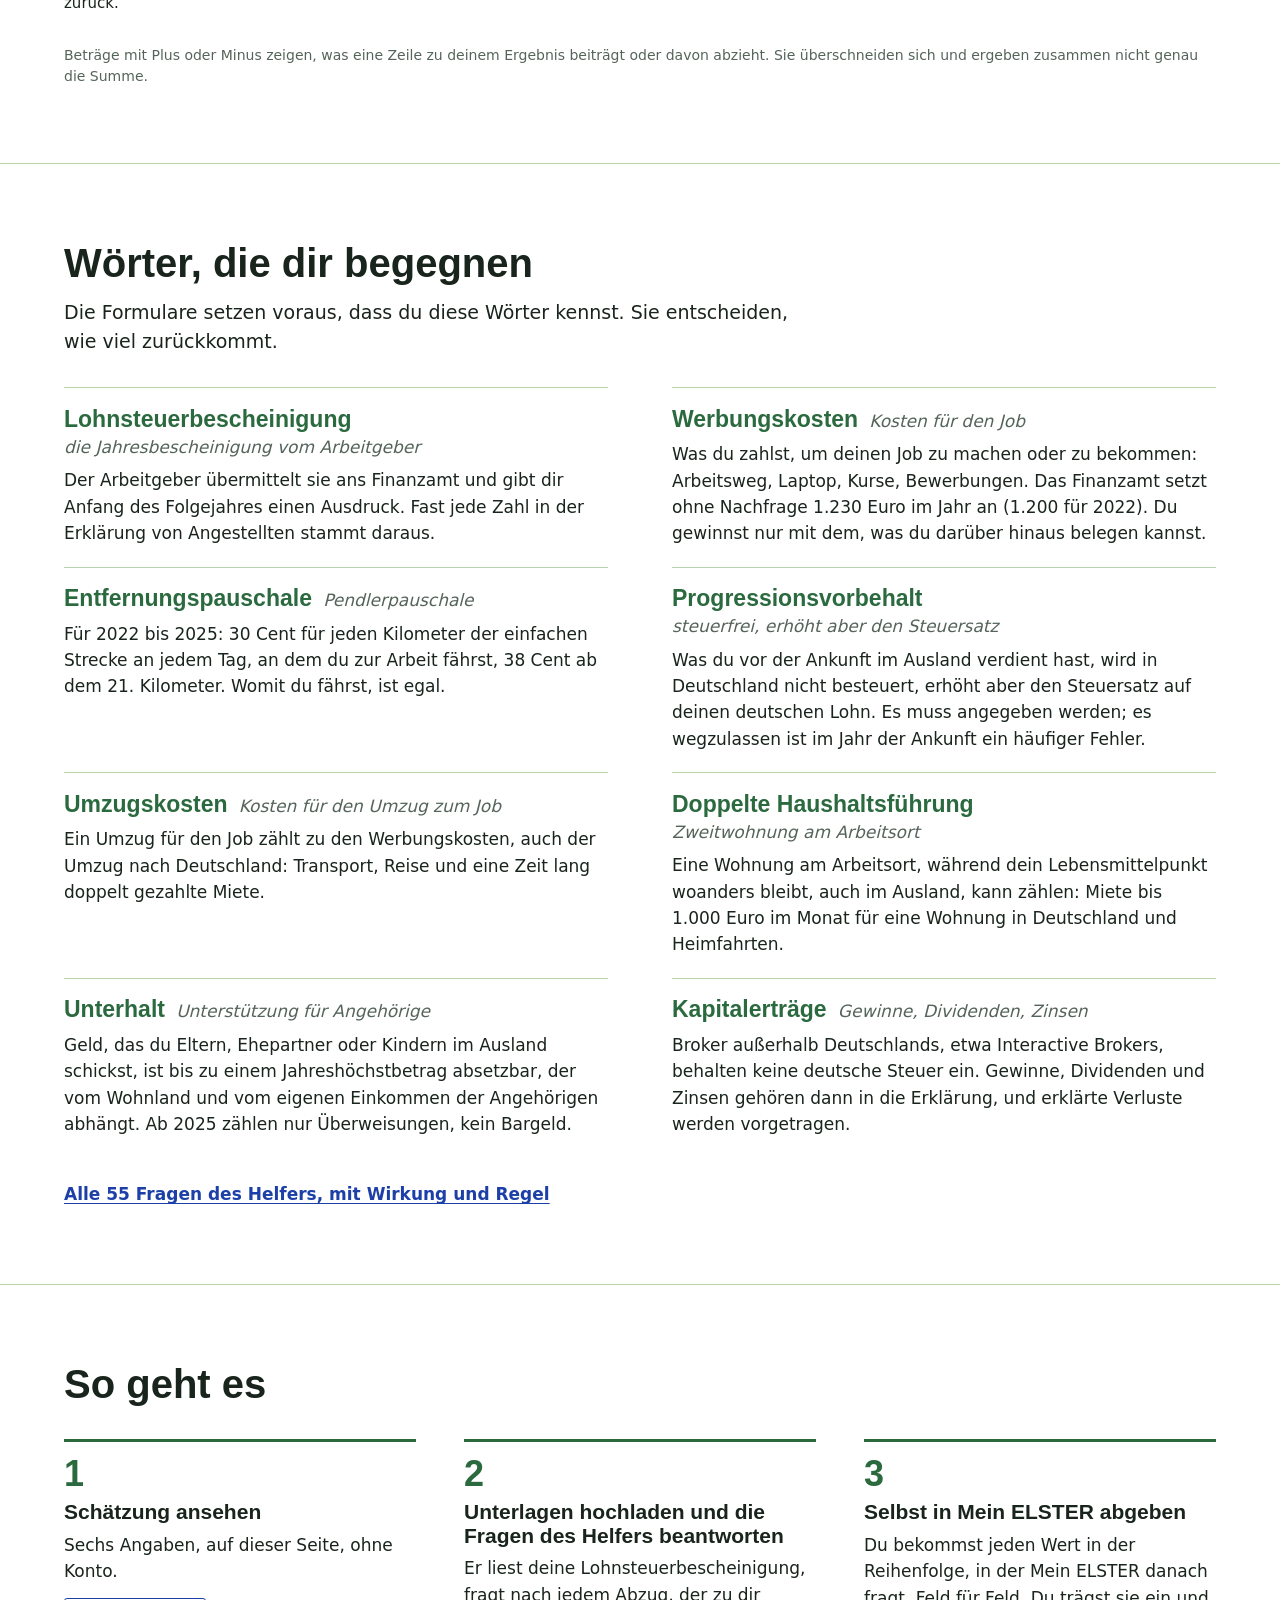
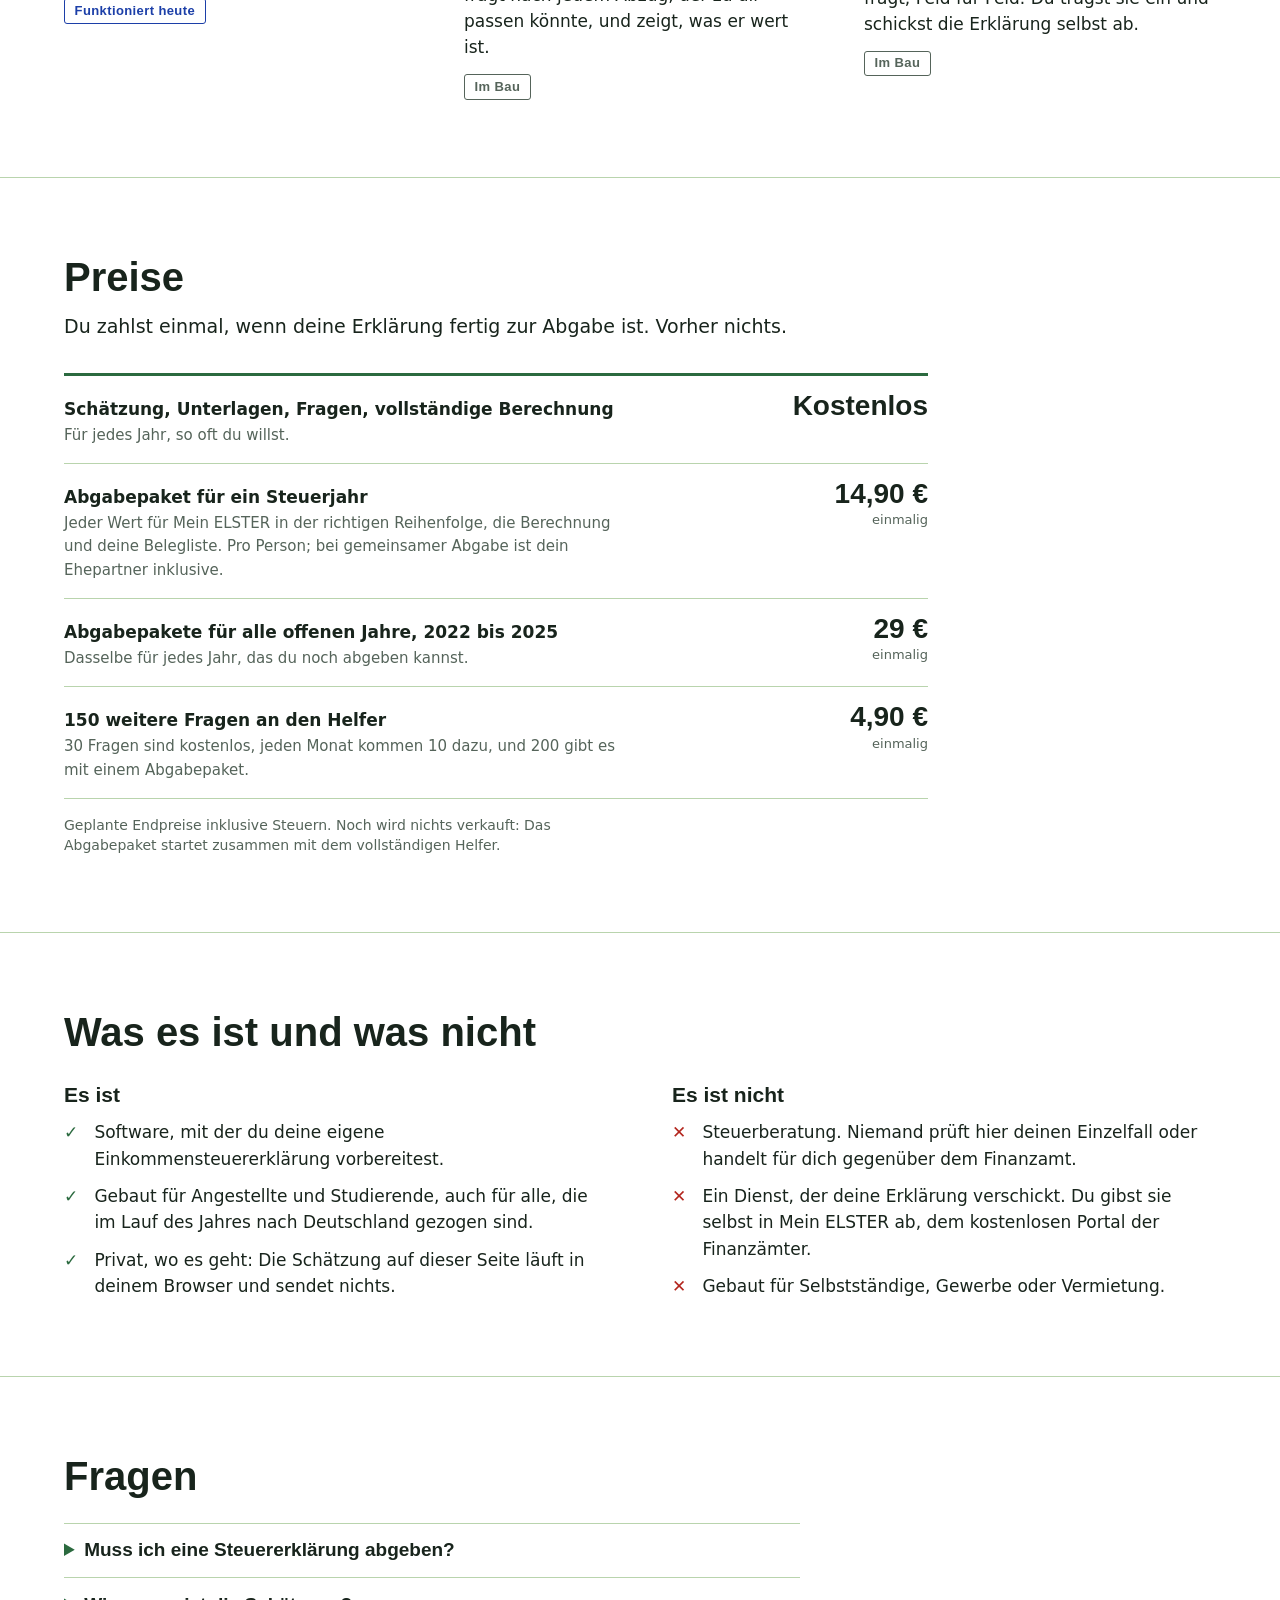
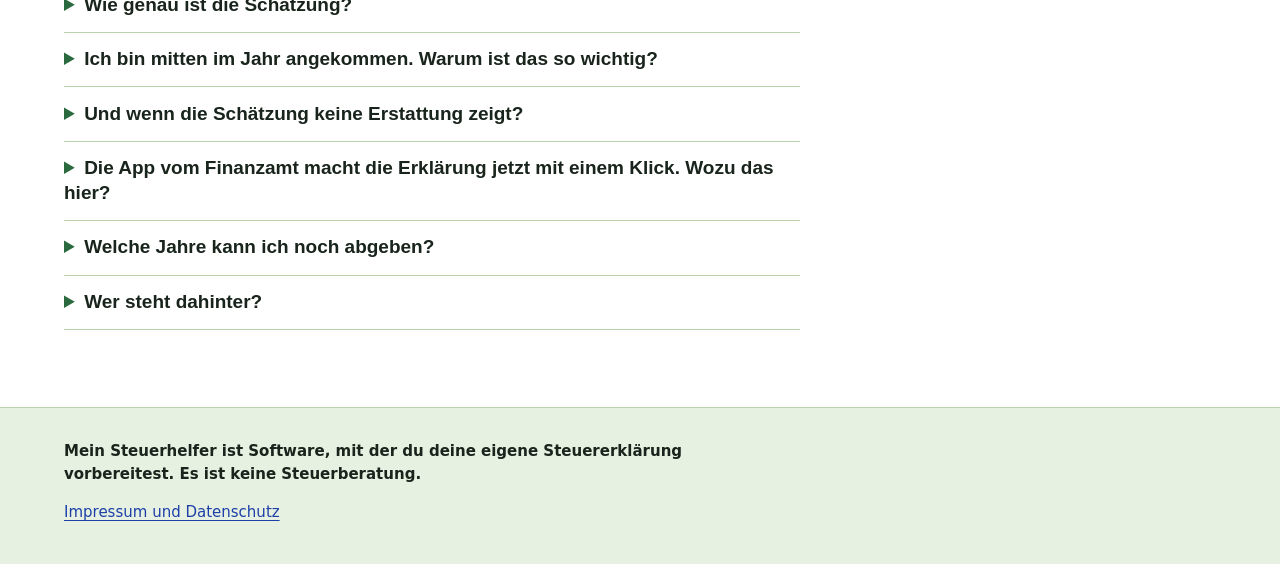
==== commit a520f72f: "Hero without the dictionary line; copy no longer sells the language Built from the source at 8db8272" ====
--- a/de/index.html
+++ b/de/index.html
@@ -3,8 +3,8 @@
 <head>
 <meta charset="utf-8">
 <meta name="viewport" content="width=device-width, initial-scale=1">
-<title>Steuererstattung schätzen, in Klartext | Mein Steuerhelfer</title>
-<meta name="description" content="Sieh, was deine Steuererklärung bringen kann. Kostenlose Schätzung in Klartext für Angestellte und Studierende, auf Deutsch und Englisch. Software, keine Steuerberatung.">
+<title>Steuererstattung schätzen | Mein Steuerhelfer</title>
+<meta name="description" content="Sieh, was deine Steuererklärung bringen kann. Kostenlose Schätzung für Angestellte und Studierende, jeder Posten erklärt. Software, keine Steuerberatung.">
 <meta name="color-scheme" content="light">
 <link rel="icon" type="image/svg+xml" href="../static/favicon.svg">
 <link rel="stylesheet" href="../static/css/site.css">
@@ -15,7 +15,7 @@
   <div class="wrap top__in">
     <a class="brand" href="./" translate="no">
       <span class="brand__name" lang="de">Mein Steuerhelfer</span>
-      <span class="brand__gloss" translate="yes">Deutsch und Englisch</span>
+      <span class="brand__gloss" translate="yes">für Angestellte und Studierende</span>
     </a>
     <nav class="nav" aria-label="Abschnitte">
       <a href="#estimate">Schätzung</a>
@@ -33,13 +33,12 @@
   <section class="hero">
     <div class="wrap">
       <p class="headword" lang="de">Einkommen&shy;steuer&shy;erklärung</p>
-      <p class="entry"><span class="entry__syllables" lang="de">Ein·kom·men·steu·er·er·klä·rung</span> Substantiv, feminin. Hier in Klartext.</p>
       <div class="estimator" data-estimator>
       <script type="application/json" data-config>{"locale": "de-DE", "t": {"driver.children": "Kinder", "driver.children.why": "Das Finanzamt vergleicht, was dir der Kinderfreibetrag bringen w\u00fcrde, mit dem erhaltenen Kindergeld und nimmt das G\u00fcnstigere. Der Freibetrag senkt au\u00dferdem Kirchensteuer und Solidarit\u00e4tszuschlag.", "driver.church_tax": "Kirchensteuer z\u00e4hlt als Abzug", "driver.church_tax.why": "Die gezahlte Kirchensteuer ist selbst als Sonderausgabe absetzbar, ein Teil davon kommt also zur\u00fcck.", "driver.commute": "Dein Weg zur Arbeit", "driver.commute.why": "{near} Cent f\u00fcr jeden Kilometer der einfachen Strecke an jedem Tag im Betrieb, {far} Cent ab Kilometer {far_from}, egal womit du f\u00e4hrst. Kosten f\u00fcr den Job z\u00e4hlen erst, wenn sie \u00fcber den {allowance} liegen, die das Finanzamt bei allen Angestellten ansetzt.", "driver.foreign_income": "Eink\u00fcnfte im Ausland erh\u00f6hen deinen deutschen Steuersatz", "driver.foreign_income.why": "Eink\u00fcnfte im Ausland werden in Deutschland nicht besteuert. Dein deutsches Einkommen wird aber mit dem Steuersatz belegt, der f\u00fcr beides zusammen g\u00e4lte, und der ist h\u00f6her.", "driver.home_office": "Arbeit im Homeoffice", "driver.home_office.why": "{per_day} f\u00fcr jeden Tag im Homeoffice, h\u00f6chstens {max} im Jahr. Der Betrag kommt zu deinen \u00fcbrigen Kosten f\u00fcr den Job, die z\u00e4hlen, sobald sie \u00fcber der Pauschale von {allowance} liegen.", "driver.other_costs": "Weitere Kosten f\u00fcr den Job", "driver.other_costs.why": "Was du selbst zahlst, um deinen Job zu machen oder zu bekommen: Arbeitsmittel, Kurse, Bewerbungen, Umzug f\u00fcr den Job. Zusammen mit Arbeitsweg und Homeoffice-Tagen z\u00e4hlt es, sobald es \u00fcber der Pauschale von {allowance} liegt.", "driver.part_year": "Jeder Monat wurde besteuert, als h\u00e4ttest du das ganze Jahr so verdient", "driver.part_year.why": "Dein Arbeitgeber hat jeden Monat so besteuert, als w\u00fcrdest du zw\u00f6lf Monate so verdienen. Aufs ganze Jahr gesehen hast du weniger verdient, also ist weniger Steuer f\u00e4llig, und die Erkl\u00e4rung bringt die Differenz zur\u00fcck.", "err.amount": "Das k\u00f6nnen wir nicht als Zahl lesen. Nutze Ziffern, zum Beispiel 1.200.", "err.days_range": "Tage im Betrieb und im Homeoffice k\u00f6nnen zusammen nicht mehr als 7 pro Woche sein.", "err.invalid_value": "Eine der Zahlen ist ung\u00fcltig. Pr\u00fcfe die Zeilen oben.", "err.km_range": "Gib eine einfache Strecke von h\u00f6chstens 500 Kilometern ein.", "err.months_range": "W\u00e4hle 1 bis 12 Monate.", "err.negative": "Gib einen Betrag von null oder mehr ein.", "err.salary_range": "Gib deinen Bruttolohn in Euro ein, zwischen 1 und 1.000.000. Zum Beispiel 42.000.", "err.tax_class": "W\u00e4hle eine Steuerklasse.", "err.unsupported_year": "Sch\u00e4tzen geht nur f\u00fcr 2022 bis 2025.", "msg.even.body": "Die einbehaltene Steuer passt ungef\u00e4hr. Kosten, nach denen wir hier nicht fragen, k\u00f6nnen das \u00e4ndern: Umzug f\u00fcr den Job, Zweitwohnung, Fortbildung, Unterst\u00fctzung der Familie im Ausland, Handwerker zu Hause.", "msg.even.title": "Mit diesen Zahlen keine klare Erstattung", "msg.needs_documents.body": "In diesen Klassen h\u00e4ngt die einbehaltene Steuer vom Einkommen deiner Partnerin oder deines Partners oder vom Hauptjob ab; eine Schnellsch\u00e4tzung w\u00e4re geraten. Der vollst\u00e4ndige Helfer rechnet es aus den Lohnsteuerbescheinigungen.", "msg.needs_documents.title": "F\u00fcr Klasse V und VI braucht es deine Lohnsteuerbescheinigung", "msg.payment.amount": "Etwa {amount} mehr Steuer f\u00fcr das Jahr, wahrscheinlich zwischen {low} und {high}.", "msg.payment.body": "F\u00fcr das Jahr ist mehr Steuer f\u00e4llig, als dein Arbeitgeber einbehalten hat. Kosten, nach denen wir hier nicht fragen, k\u00f6nnen das noch senken.", "msg.payment.title": "Diese Zahlen deuten auf eine Nachzahlung hin, nicht auf eine Erstattung", "r.abroad_hint": "Hattest du in dem Jahr vorher Eink\u00fcnfte im Ausland? Trag sie unter \u201eWeitere Zeilen\u201c ein. Sie senken diese Zahl und machen die Erkl\u00e4rung zur Pflicht.", "r.class3_note": "Gesch\u00e4tzt als Ehepaar mit gemeinsamer Erkl\u00e4rung, bei dem die Partnerin oder der Partner kein Einkommen hat.", "r.class4_note": "Gesch\u00e4tzt nur f\u00fcr dich. Gebt ihr die Erkl\u00e4rung gemeinsam ab und verdient unterschiedlich viel, f\u00e4llt das Ergebnis meist besser aus.", "r.costs.above": "Deine Kosten f\u00fcr den Job liegen bei {total}. Das sind {extra} mehr als die {allowance}, die das Finanzamt bei allen Angestellten ansetzt, und dieser Mehrbetrag senkt dein zu versteuerndes Einkommen.", "r.costs.below": "Deine Kosten f\u00fcr den Job liegen bei {total}. Das Finanzamt setzt bei allen Angestellten ohnehin {allowance} an, deshalb \u00e4ndern Kosten deine Steuer erst oberhalb dieser Grenze. Dir fehlen {missing} bis dahin.", "r.costs.title": "Deine Kosten f\u00fcr den Job", "r.estimate_note": "Eine Sch\u00e4tzung aus wenigen Angaben. Sie rechnet mit gesetzlicher Krankenversicherung zum Durchschnittssatz und ohne weitere Eink\u00fcnfte. Mit deiner Lohnsteuerbescheinigung wird es genau.", "r.example": "Beispiel: erster Job in Deutschland ab Juli, bis Dezember 30.000 Euro brutto, vorher im Jahr kein Einkommen. \u00c4ndere die Zeilen f\u00fcr deine eigene Zahl.", "r.heading": "Voraussichtliche Erstattung", "r.must_file": "Mit Eink\u00fcnften im Ausland im selben Jahr ist die Steuererkl\u00e4rung f\u00fcr dieses Jahr Pflicht, nicht freiwillig.", "r.next": "Der vollst\u00e4ndige Helfer ist im Bau. Er liest deine Unterlagen, fragt nach allem, was du noch ansetzen kannst, und gibt dir jeden Wert f\u00fcr Mein ELSTER, Feld f\u00fcr Feld.", "r.range": "Wahrscheinlich zwischen {low} und {high}.", "r.slip.diff": "Differenz", "r.slip.due": "Steuer f\u00fcr das Jahr", "r.slip.withheld": "Von deinem Lohn einbehalten, gesch\u00e4tzt", "r.why": "Woher das kommt", "r.why.note": "Betr\u00e4ge mit Plus oder Minus zeigen, was eine Zeile zu deinem Ergebnis beitr\u00e4gt oder davon abzieht. Sie \u00fcberschneiden sich und ergeben zusammen nicht genau die Summe."}}</script>
       <div class="hero__grid">
         <div class="hero__text">
-          <h1>Deine Steuererklärung, in Klartext.</h1>
-          <p class="lead">Sieh, was deine Steuererklärung bringen kann. Sechs Angaben in Klartext, jedes Formularwort erklärt.</p>
+          <h1>Sieh, was deine Steuererklärung bringen kann.</h1>
+          <p class="lead">Sechs Angaben ergeben eine erste Zahl. Darunter wird jede Zeile erklärt, die sie bewegt, mit der Regel dahinter.</p>
           <p class="hero__note">Kostenlos. Ohne Konto. Deine Zahlen verlassen deinen Browser nicht.</p>
         </div>
 
@@ -378,7 +377,7 @@
         <div>
           <h3>Es ist</h3>
           <ul class="marks marks--yes">
-<li>Software, mit der du deine eigene Einkommensteuererklärung vorbereitest, auf Deutsch oder Englisch.</li><li>Gebaut für Angestellte und Studierende, auch für alle, die im Lauf des Jahres nach Deutschland gezogen sind.</li><li>Privat, wo es geht: Die Schätzung auf dieser Seite läuft in deinem Browser und sendet nichts.</li>          </ul>
+<li>Software, mit der du deine eigene Einkommensteuererklärung vorbereitest.</li><li>Gebaut für Angestellte und Studierende, auch für alle, die im Lauf des Jahres nach Deutschland gezogen sind.</li><li>Privat, wo es geht: Die Schätzung auf dieser Seite läuft in deinem Browser und sendet nichts.</li>          </ul>
         </div>
         <div>
           <h3>Es ist nicht</h3>
@@ -394,10 +393,6 @@
       <h2 id="questions-title">Fragen</h2>
       <div class="faq">
         <details>
-          <summary>Gibt es wirklich alles auf Englisch?</summary>
-          <p>Ja. Fragen, Erklärungen und Ergebnisse gibt es auf Englisch und auf Deutsch, und du kannst jederzeit wechseln. Die offiziellen Formularwörter bleiben daneben stehen, denn sie begegnen dir in Mein ELSTER und in Briefen vom Finanzamt.</p>
-        </details>
-        <details>
           <summary>Muss ich eine Steuererklärung abgeben?</summary>
           <p>Viele Angestellte müssen nicht, dürfen aber, und die meisten bekommen dann Geld zurück. Pflicht wird die Abgabe in manchen Fällen, zum Beispiel bei Einkünften im Ausland im selben Jahr, Arbeitslosen- oder Elterngeld über 410 Euro, der Steuerklassenkombination III und V oder zwei Arbeitgebern gleichzeitig.</p>
         </details>
--- a/static/css/site.css
+++ b/static/css/site.css
@@ -0,0 +1,241 @@
+/* Mein Steuerhelfer landing page.
+   Idea: the German tax form, translated. White paper; the pale green of German income tax forms for whatever
+   is "the form"; pen blue for whatever a person adds to it (entries, the result stamp, links, buttons).
+   German form words are set in a DIN face, the lettering of German signs and standards, wherever the device
+   has one. No font files and nothing from other servers: the page promises that nothing leaves the device. */
+:root {
+  /* layout: one left edge inside 72rem; the estimate is a tinted form sheet beside the headline;
+     every other section is plain text on paper, separated by a printed rule */
+  --paper: #ffffff;
+  --tint: #e7f1e1;   /* form paper */
+  --rule: #b9d4ad;   /* printed rules */
+  --field: #5f8f6b;  /* box borders that have to be seen */
+  --print: #2b6a3f;  /* printed form ink */
+  --pen: #1c3fa8;    /* written or stamped by a person */
+  --pen-dark: #152f80;
+  --alert: #b3261e;
+  --text: #18241c;
+  --muted: #55645a;
+  --display: "DIN Alternate", Bahnschrift, "DIN Next LT Pro", "sans-serif-condensed", "Fira Sans", "Helvetica Neue", Arial, sans-serif;
+  --body: system-ui, -apple-system, "Segoe UI", Roboto, "Fira Sans", "Helvetica Neue", Arial, sans-serif;
+  --gutter: clamp(1rem, 4vw, 2.5rem);
+  color-scheme: light;
+}
+
+*, *::before, *::after { box-sizing: border-box; }
+html { -webkit-text-size-adjust: 100%; scroll-behavior: smooth; }
+body { margin: 0; background: var(--paper); color: var(--text); font: 1.0625rem/1.55 var(--body); }
+h1, h2, h3 { margin: 0; font-family: var(--display); font-weight: 700; line-height: 1.12; text-wrap: balance; }
+p { margin: 0; }
+a { color: var(--pen); text-underline-offset: 0.2em; }
+[id] { scroll-margin-top: 1rem; }
+:focus-visible { outline: 3px solid var(--pen); outline-offset: 2px; }
+.wrap { width: min(100% - 2 * var(--gutter), 72rem); margin-inline: auto; }
+.note { font-size: 0.875rem; line-height: 1.45; color: var(--muted); }
+
+.skip { position: absolute; left: var(--gutter); top: -4rem; z-index: 2; padding: 0.5rem 0.8rem; background: var(--paper); border: 2px solid var(--pen); border-radius: 3px; font-weight: 600; }
+.skip:focus { top: 0.5rem; }
+
+/* ---- header ---- */
+.top { border-bottom: 1px solid var(--rule); }
+.top__in { display: flex; align-items: center; gap: 0.75rem 2rem; padding-block: 0.85rem; }
+.brand { display: grid; gap: 0.1rem; color: inherit; text-decoration: none; }
+.brand__name { font: 700 1.3125rem/1.1 var(--display); color: var(--print); }
+.brand__gloss { font-size: 0.8125rem; line-height: 1.2; font-style: italic; color: var(--muted); }
+.nav { display: flex; gap: 1.6rem; margin-left: auto; font-size: 0.9375rem; }
+.nav a { color: var(--text); text-decoration: none; }
+.nav a:hover { text-decoration: underline; }
+.lang { padding: 0.3rem 0.75rem; font: 700 0.9375rem/1.3 var(--display); color: var(--pen); text-decoration: none; border: 1px solid currentColor; border-radius: 3px; }
+.lang:hover { background: var(--pen); color: var(--paper); }
+
+/* ---- hero: the German word for the thing, then the headline beside the form ---- */
+.hero { padding-block: clamp(1.5rem, 4vw, 3rem) clamp(2.5rem, 6vw, 5rem); }
+.headword { font: 700 clamp(1.25rem, 5.6vw, 4rem)/1.02 var(--display); letter-spacing: -0.005em; color: var(--print); hyphens: manual; overflow-wrap: break-word; }
+.hero__grid { display: grid; gap: 1.5rem clamp(1.75rem, 4vw, 3.5rem); align-items: start; margin-top: clamp(1.5rem, 3.5vw, 2.75rem); }
+.hero__text, .outcome { min-width: 0; max-width: 34rem; }
+h1 { font-size: clamp(2rem, 1.4rem + 2.2vw, 3rem); letter-spacing: -0.01em; }
+.lead { margin-top: 1rem; font-size: 1.3125rem; line-height: 1.4; }
+.hero__note { margin-top: 1.1rem; font-weight: 600; }
+.outcome { display: grid; gap: 1rem; }
+.outcome__noscript { font-weight: 600; }
+.hero__stat { font-size: 0.875rem; line-height: 1.45; color: var(--muted); }
+
+/* ---- the form sheet ---- */
+.sheet { min-width: 0; background: var(--tint); border: 1px solid var(--rule); border-radius: 4px; }
+.sheet__band { display: flex; flex-wrap: wrap; align-items: baseline; gap: 0.1rem 0.9rem; padding: 0.6rem 1rem; color: #fff; background: var(--print); border-radius: 3px 3px 0 0; }
+.sheet__form { font: 700 1.3125rem/1.15 var(--display); }
+.sheet__formtitle { font-size: 0.875rem; line-height: 1.35; }
+.sheet__gloss { font-style: italic; }
+.sheet__gloss::before { content: "\00b7\00a0"; font-style: normal; }
+.sheet__body { padding: 1.1rem 1rem 1.25rem; }
+.sheet h2 { font-size: 1.75rem; }
+.sheet__sub { margin: 0.3rem 0 1rem; font-size: 0.9375rem; }
+
+.line { display: grid; grid-template-columns: 1.6rem minmax(0, 1fr) minmax(0, 11.5rem); gap: 0.35rem 0.75rem; align-items: start; padding-block: 0.75rem; border-top: 1px solid var(--rule); }
+.line__no { display: grid; place-items: center; width: 1.6rem; height: 1.6rem; margin-top: 0.1rem; font: 700 0.8125rem/1 var(--display); font-variant-numeric: tabular-nums; color: var(--print); background: var(--paper); border: 1px solid var(--rule); border-radius: 2px; }
+.line__text, .line__field { min-width: 0; }
+.term { display: block; font: 700 0.8125rem/1.3 var(--display); letter-spacing: 0.02em; color: var(--print); }
+.line label, .line__label { display: block; font-weight: 600; line-height: 1.3; }
+.hint { margin-top: 0.25rem; font-size: 0.875rem; line-height: 1.4; color: var(--muted); }
+.error { grid-column: 2 / -1; font-size: 0.875rem; font-weight: 600; line-height: 1.4; color: var(--alert); }
+.error--form { margin-bottom: 0.75rem; }
+[hidden] { display: none !important; }
+
+.sheet input[type="text"], .sheet select { width: 100%; min-height: 2.75rem; padding: 0.5rem 0.65rem; font: 600 1.0625rem/1.2 var(--body); font-variant-numeric: tabular-nums; color: var(--pen); background: var(--paper); border: 1px solid var(--field); border-radius: 3px; }
+.sheet input[aria-invalid="true"], .sheet select[aria-invalid="true"] { border: 2px solid var(--alert); }
+.money { position: relative; display: block; }
+.money input { text-align: right; }
+.sheet .money--eur input { padding-right: 1.9rem; }
+.sheet .money--km input { padding-right: 2.7rem; }
+.unit { position: absolute; right: 0.7rem; top: 50%; transform: translateY(-50%); font-weight: 600; color: var(--muted); pointer-events: none; }
+.line--days .line__field { grid-column: 2 / -1; }
+.pair { display: grid; grid-template-columns: repeat(2, minmax(0, 1fr)); gap: 0.75rem; align-items: end; }
+.line .pair__item { font-size: 0.875rem; font-weight: 600; color: var(--text); }
+.pair__item select { margin-top: 0.25rem; }
+.line .check { display: flex; align-items: center; gap: 0.6rem; margin-top: 0.2rem; }
+.check input { width: 1.3rem; height: 1.3rem; margin: 0; accent-color: var(--pen); }
+
+.more { border-top: 1px solid var(--rule); }
+.more > summary { padding: 0.8rem 0; font-weight: 600; color: var(--pen); cursor: pointer; }
+.more[open] > summary { padding-bottom: 0.6rem; }
+
+.btn { display: block; width: 100%; min-height: 3.1rem; margin-top: 0.4rem; padding: 0.75rem 1.5rem; font: 700 1.1875rem/1.2 var(--display); letter-spacing: 0.01em; color: #fff; background: var(--pen); border: 0; border-radius: 3px; cursor: pointer; }
+.btn:hover { background: var(--pen-dark); }
+.btn:focus-visible { outline-color: var(--text); }
+
+/* ---- the result: a slip torn off the form ---- */
+.result:empty { display: none; }
+.result { padding: 1.1rem 1rem 1.25rem; background: var(--tint); border: 1px solid var(--rule); border-top: 2px dashed var(--print); border-radius: 0 0 4px 4px; }
+.result__inner { display: grid; gap: 0.85rem; }
+.result__example { font-size: 0.875rem; font-weight: 600; line-height: 1.45; }
+.stamp { justify-self: start; display: grid; gap: 0.2rem; margin: 0.35rem 0 0.25rem 0.3rem; padding: 0.6rem 1.1rem 0.65rem; font-family: var(--display); font-weight: 700; color: var(--pen); background: rgba(255, 255, 255, 0.6); border: 3px solid currentColor; border-radius: 7px; outline: 1px solid currentColor; outline-offset: -7px; transform: rotate(-2.5deg); }
+.stamp__label { font-size: 0.9375rem; line-height: 1.2; letter-spacing: 0.04em; }
+.stamp__amount { font-size: clamp(2.5rem, 9vw, 3.5rem); line-height: 1; font-variant-numeric: tabular-nums; }
+.stamp--press { animation: press 0.3s cubic-bezier(0.2, 0.8, 0.3, 1) both; }
+@keyframes press {
+  0% { opacity: 0; transform: rotate(-2.5deg) scale(1.45); }
+  65% { opacity: 1; transform: rotate(-2.5deg) scale(0.97); }
+  100% { opacity: 1; transform: rotate(-2.5deg) scale(1); }
+}
+.result__title { font-size: 1.3125rem; }
+.result__line:first-of-type { font-weight: 600; }
+.slip { margin: 0; padding: 0; list-style: none; font-variant-numeric: tabular-nums; }
+.slip__row { display: flex; justify-content: space-between; align-items: baseline; gap: 1rem; padding: 0.35rem 0; border-top: 1px dotted var(--field); }
+.slip__row:first-child { border-top: 0; }
+.slip__row dd, .slip__value { margin: 0; font-weight: 600; white-space: nowrap; }
+.slip__row--total { font-weight: 700; border-top: 1px solid var(--text); border-bottom: 3px double var(--text); }
+.slip__row--total dd { font-weight: 700; }
+.notice { padding: 0.6rem 0.8rem; font-weight: 600; line-height: 1.4; background: var(--paper); border-left: 4px solid var(--alert); }
+.result__hint { padding: 0.55rem 0.8rem; line-height: 1.4; background: var(--paper); border-left: 4px solid var(--pen); }
+
+/* ---- every line that moves the number, explained ---- */
+.why:empty { display: none; }
+.why { margin-top: clamp(1.75rem, 4vw, 3rem); padding-top: 1.5rem; border-top: 1px solid var(--rule); }
+.why__title { font-size: 1.75rem; }
+.why__list { display: grid; grid-template-columns: repeat(auto-fit, minmax(min(100%, 24rem), 1fr)); column-gap: clamp(2rem, 5vw, 4.5rem); margin: 1rem 0 0; padding: 0; list-style: none; }
+.why__item { padding: 0.9rem 0 1rem; border-top: 1px solid var(--rule); }
+.why__head { display: flex; justify-content: space-between; align-items: baseline; gap: 1rem; }
+.why__label { display: block; font-weight: 600; line-height: 1.3; }
+.why__amount { font: 700 1.3125rem/1.2 var(--display); font-variant-numeric: tabular-nums; white-space: nowrap; }
+.why__text { max-width: 58ch; margin-top: 0.35rem; font-size: 0.9375rem; line-height: 1.5; }
+.why .note { margin-top: 0.9rem; }
+.why__item .slip { max-width: 26rem; margin-top: 0.5rem; font-size: 0.9375rem; }
+
+/* ---- sections ---- */
+.section { padding-block: clamp(2.75rem, 6vw, 5rem); border-top: 1px solid var(--rule); }
+.section h2 { font-size: clamp(1.75rem, 1.3rem + 1.6vw, 2.5rem); }
+.section h3 { font-size: 1.3125rem; }
+.section__lead { max-width: 62ch; margin-top: 0.8rem; font-size: 1.1875rem; line-height: 1.5; }
+.section .note { max-width: 62ch; margin-top: 1rem; }
+
+.words { display: grid; grid-template-columns: repeat(auto-fit, minmax(min(100%, 24rem), 1fr)); column-gap: clamp(2rem, 5vw, 4.5rem); margin: 2rem 0 0; }
+.word { padding: 1.1rem 0 1.25rem; border-top: 1px solid var(--rule); }
+.word dt { display: flex; flex-wrap: wrap; align-items: baseline; gap: 0.1rem 0.7rem; }
+.word__term { font: 700 1.4375rem/1.15 var(--display); color: var(--print); }
+.word__gloss { font-style: italic; color: var(--muted); }
+.word dd { max-width: 54ch; margin: 0.45rem 0 0; }
+
+.steps { display: grid; grid-template-columns: repeat(auto-fit, minmax(min(100%, 16rem), 1fr)); gap: 2rem clamp(1.5rem, 4vw, 3rem); margin: 2rem 0 0; padding: 0; list-style: none; counter-reset: step; }
+.step { padding-top: 0.9rem; border-top: 3px solid var(--print); counter-increment: step; }
+.step::before { content: counter(step); display: block; margin-bottom: 0.5rem; font: 700 2.25rem/1 var(--display); color: var(--print); }
+.step p { margin-top: 0.5rem; }
+.step .chip { display: inline-block; margin-top: 0.85rem; padding: 0.15rem 0.6rem; font: 700 0.8125rem/1.45 var(--display); letter-spacing: 0.03em; border: 1px solid currentColor; border-radius: 3px; }
+.chip--live { color: var(--pen); }
+.chip--building { color: var(--muted); border-style: dashed; }
+
+.fees { max-width: 54rem; margin: 2rem 0 0; padding: 0; list-style: none; border-top: 3px solid var(--print); }
+.fee { display: grid; grid-template-columns: minmax(0, 1fr) auto; gap: 0.3rem 2rem; align-items: baseline; padding: 1rem 0; border-bottom: 1px solid var(--rule); }
+.fee h3 { font: 600 1.0625rem/1.35 var(--body); text-wrap: pretty; }
+.fee__what p { max-width: 58ch; margin-top: 0.2rem; font-size: 0.9375rem; color: var(--muted); }
+.fee__price { text-align: right; white-space: nowrap; }
+.fee__amount { font: 700 1.75rem/1 var(--display); font-variant-numeric: tabular-nums; }
+.fee__once { display: block; font-size: 0.8125rem; color: var(--muted); }
+
+.twolists { display: grid; grid-template-columns: repeat(auto-fit, minmax(min(100%, 22rem), 1fr)); gap: 2rem clamp(2rem, 5vw, 4.5rem); margin-top: 1.75rem; }
+.marks { display: grid; gap: 0.7rem; margin: 0.8rem 0 0; padding: 0; list-style: none; }
+.marks li { display: grid; grid-template-columns: 1.3rem minmax(0, 1fr); gap: 0.6rem; max-width: 52ch; }
+.marks li::before { font-weight: 700; }
+.marks--yes li::before { content: "\2713"; color: var(--print); }
+.marks--no li::before { content: "\2715"; color: var(--alert); }
+
+.faq { max-width: 46rem; margin-top: 1.5rem; border-top: 1px solid var(--rule); }
+.faq details { border-bottom: 1px solid var(--rule); }
+.faq summary { padding: 0.9rem 0; font: 700 1.1875rem/1.3 var(--display); cursor: pointer; }
+.faq summary::marker { color: var(--print); }
+.faq details p { max-width: 62ch; margin: 0 0 1.15rem; }
+
+.section__more { margin-top: 1.5rem; font-weight: 600; }
+
+/* ---- the checklist: every question, its effect and its rule ---- */
+.check { padding-block: clamp(2rem, 5vw, 4rem); }
+.check h1 { font-size: clamp(2rem, 1.4rem + 2.2vw, 3rem); letter-spacing: -0.01em; }
+.check .note, #checklist .note { max-width: 62ch; margin-top: 0.8rem; }
+.topics { display: flex; flex-wrap: wrap; gap: 0.4rem 1.4rem; margin: 1.4rem 0 0; padding: 0; list-style: none; font-weight: 600; }
+.topic { padding-top: clamp(2rem, 4vw, 3rem); }
+.topic__title { padding-bottom: 0.6rem; font-size: clamp(1.5rem, 1.2rem + 1.2vw, 2rem); border-bottom: 3px solid var(--print); }
+.ask { max-width: 50rem; padding: 1.2rem 0 1.3rem; border-bottom: 1px solid var(--rule); }
+.ask__term { display: flex; flex-wrap: wrap; align-items: baseline; gap: 0.1rem 0.8rem; font: 700 1.1875rem/1.2 var(--display); color: var(--print); }
+.ask__form { font: 400 0.8125rem/1.3 var(--body); color: var(--muted); }
+.ask .ask__q { margin-top: 0.35rem; font: 600 1.1875rem/1.35 var(--body); text-wrap: pretty; }
+.ask__facts { display: grid; gap: 0.6rem; margin: 0.7rem 0 0; }
+.ask__facts dt { font: 700 0.8125rem/1.3 var(--display); letter-spacing: 0.02em; color: var(--muted); }
+.ask__facts dd { max-width: 64ch; margin: 0.1rem 0 0; }
+
+/* ---- footer, legal page, preview bar ---- */
+.foot { padding-block: 2rem 2.5rem; font-size: 0.9375rem; background: var(--tint); border-top: 1px solid var(--rule); }
+.foot__in { display: grid; gap: 0.9rem; }
+.foot__claim { max-width: 62ch; font-weight: 600; }
+.foot__legal { display: grid; gap: 0.6rem; max-width: 62ch; padding-top: 1rem; border-top: 1px solid var(--rule); }
+.foot__legal h2 { font-size: 1.0625rem; }
+.legal { display: grid; gap: 1rem; max-width: 44rem; padding-block: clamp(2rem, 5vw, 4rem); }
+.legal h1 { font-size: clamp(1.75rem, 1.3rem + 1.6vw, 2.5rem); }
+.previewbar { display: flex; align-items: center; gap: 0.6rem; padding: 0.45rem var(--gutter); font-size: 0.875rem; color: #fff; background: var(--text); }
+.previewbar span { margin-right: 0.4rem; }
+.previewbar button { padding: 0.15rem 0.7rem; font: inherit; color: #fff; background: transparent; border: 1px solid rgba(255, 255, 255, 0.65); border-radius: 3px; cursor: pointer; }
+.previewbar button[aria-pressed="true"] { color: var(--text); background: #fff; border-color: #fff; }
+.previewbar button:focus-visible { outline-color: #fff; }
+
+/* ---- wider and narrower screens ---- */
+@media (min-width: 60rem) {
+  /* the result stays beside the form while the lines are filled in */
+  .hero__grid { grid-template-columns: minmax(0, 5fr) minmax(0, 6fr); grid-template-rows: auto 1fr; grid-template-areas: "text sheet" "outcome sheet"; }
+  .hero__text { grid-area: text; }
+  .sheet { grid-area: sheet; }
+  .outcome { grid-area: outcome; position: sticky; top: 1.25rem; }
+}
+@media (max-width: 52rem) {
+  .nav { display: none; }
+  .lang { margin-left: auto; }
+}
+@media (max-width: 34rem) {
+  .line { grid-template-columns: 1.6rem minmax(0, 1fr); }
+  .line__field { grid-column: 2; }
+  .fee { grid-template-columns: minmax(0, 1fr); }
+  .fee__price { text-align: left; }
+  .fee__once { display: inline; margin-left: 0.4rem; }
+  .lead { font-size: 1.1875rem; }
+}
+@media (prefers-reduced-motion: reduce) {
+  html { scroll-behavior: auto; }
+  .stamp--press { animation: none; }
+}
